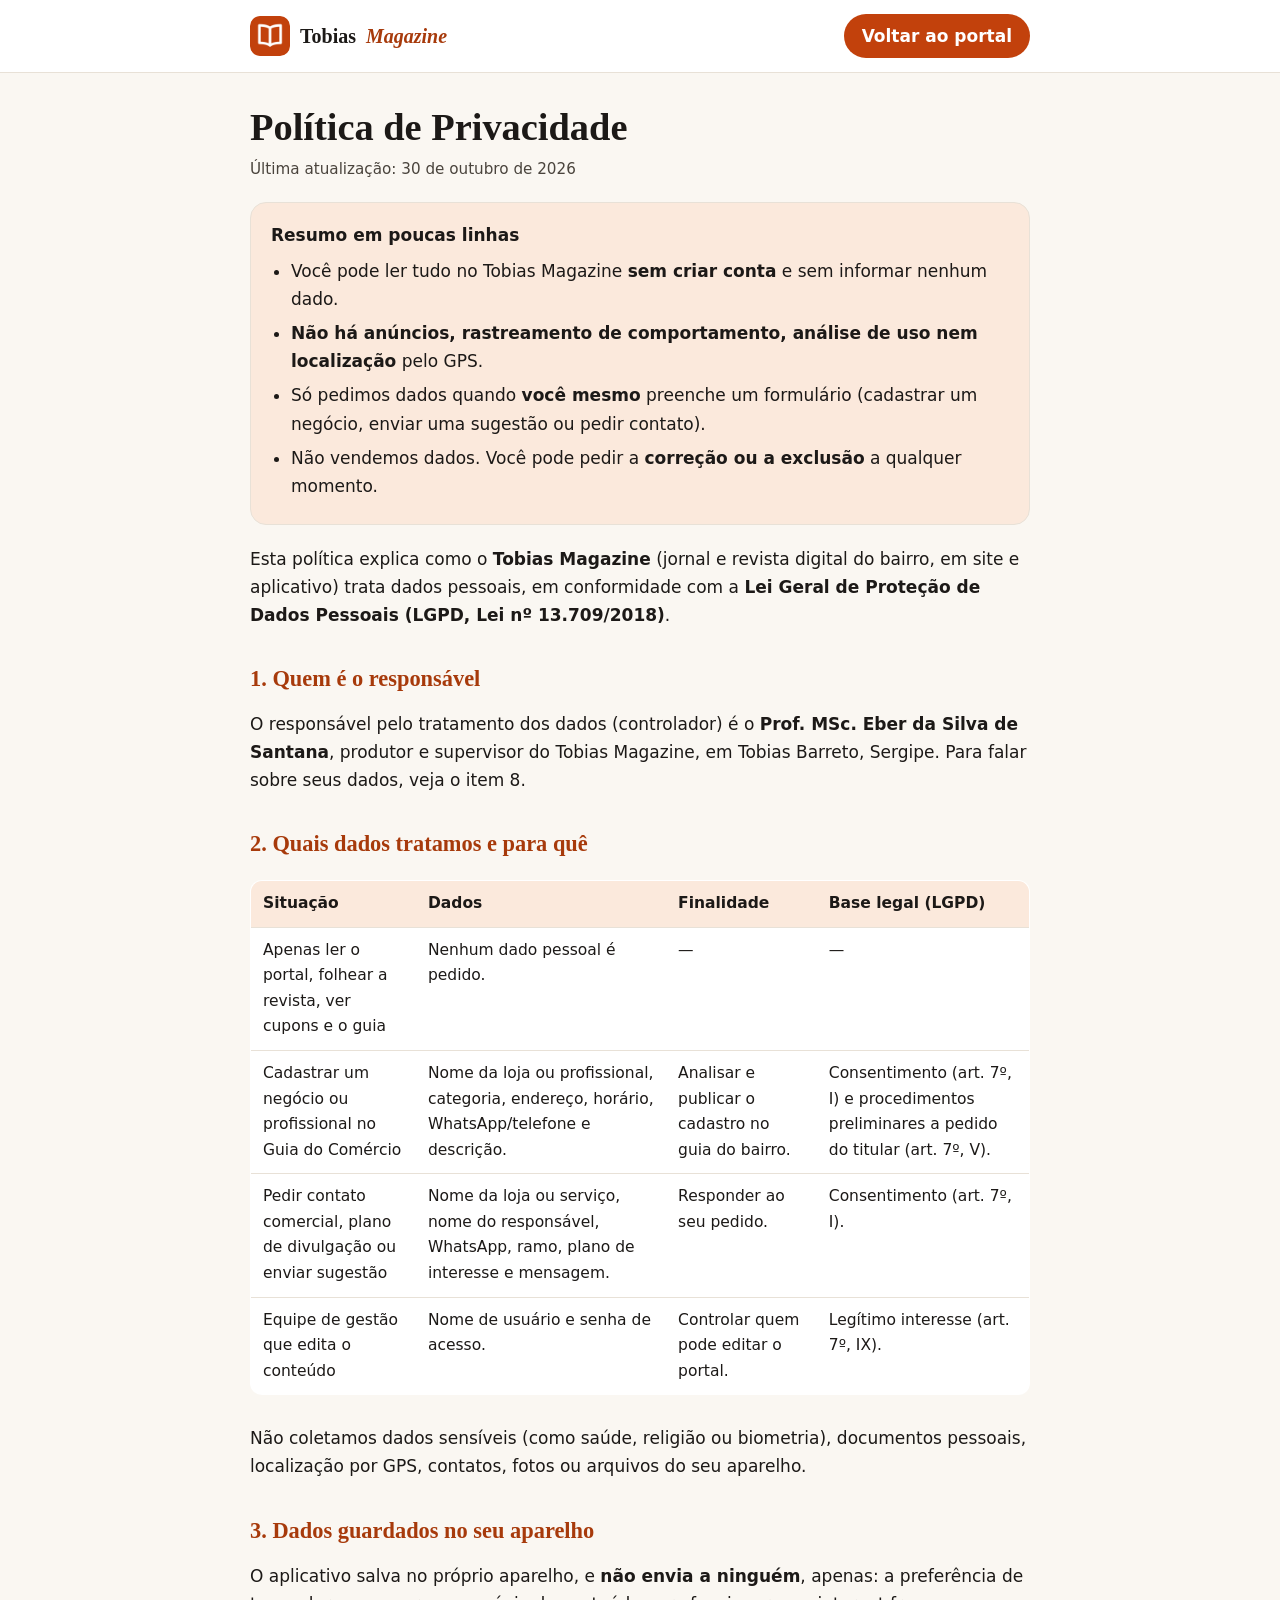
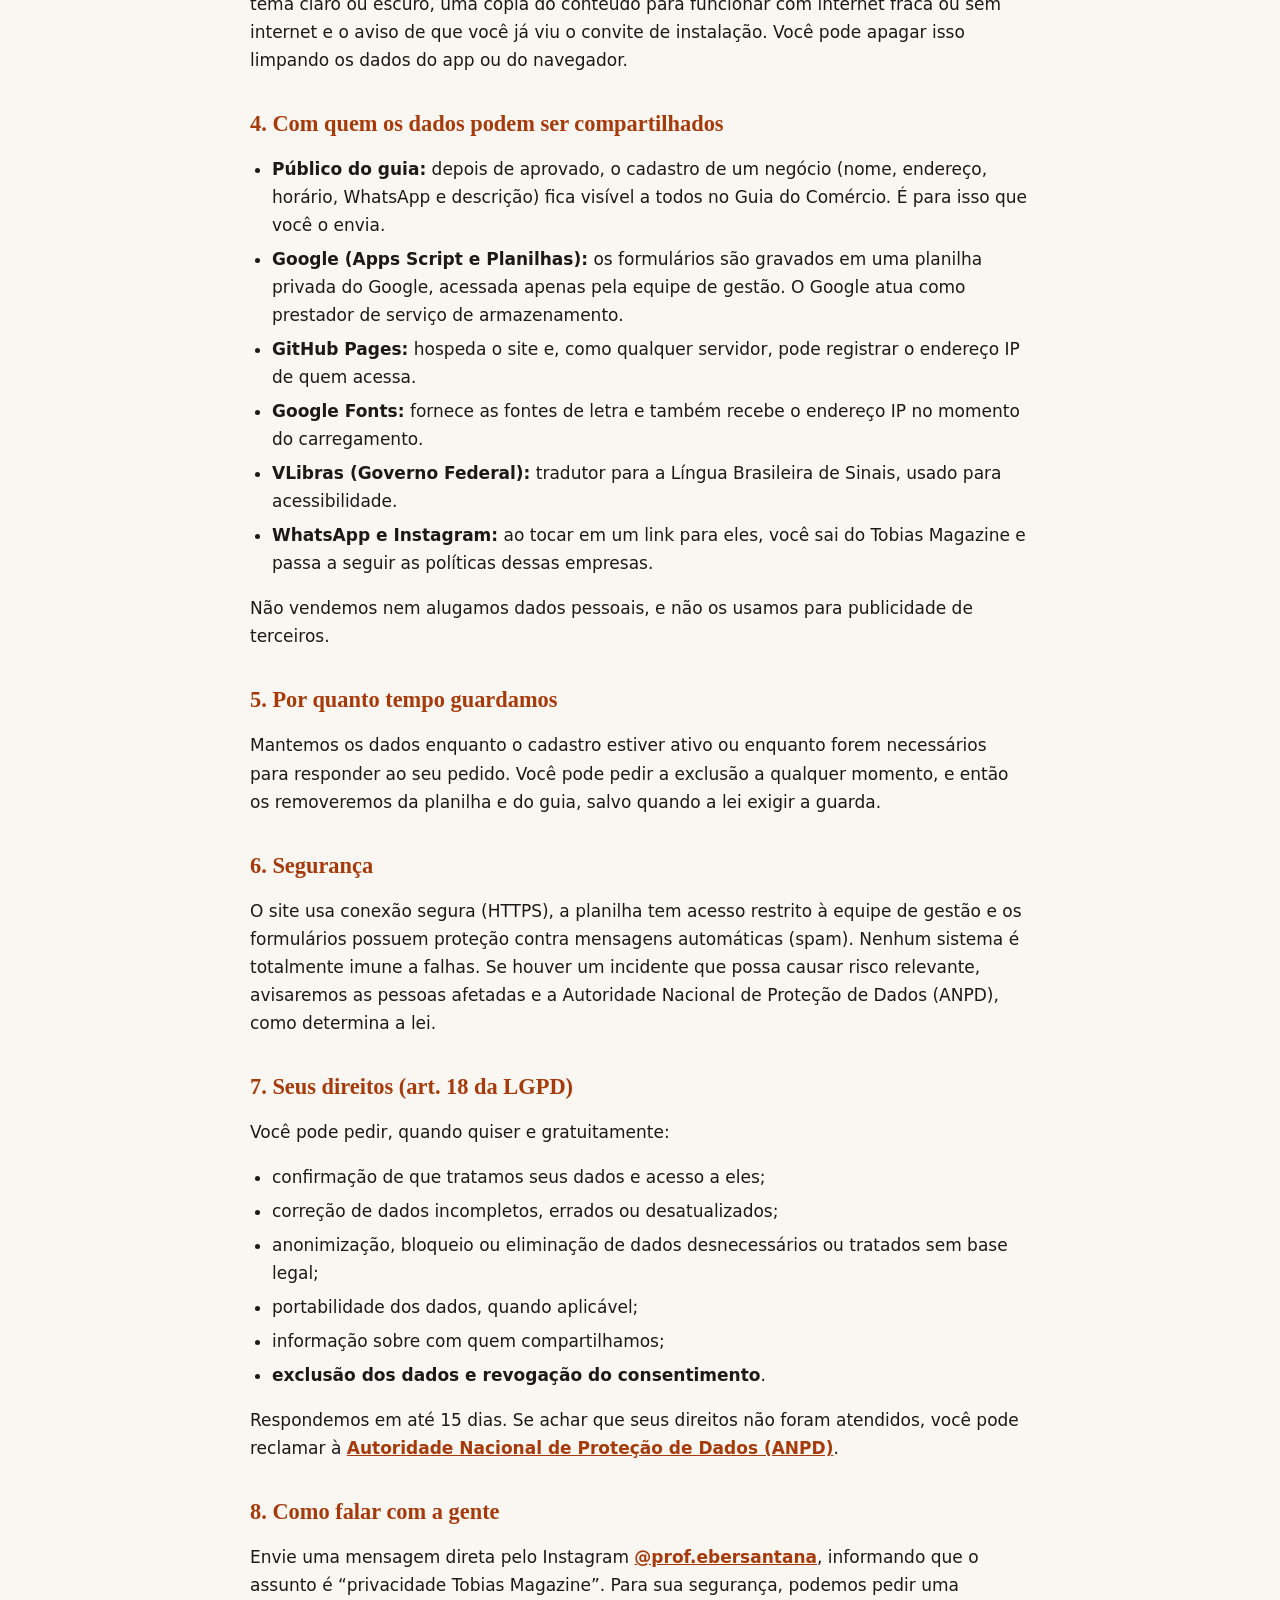
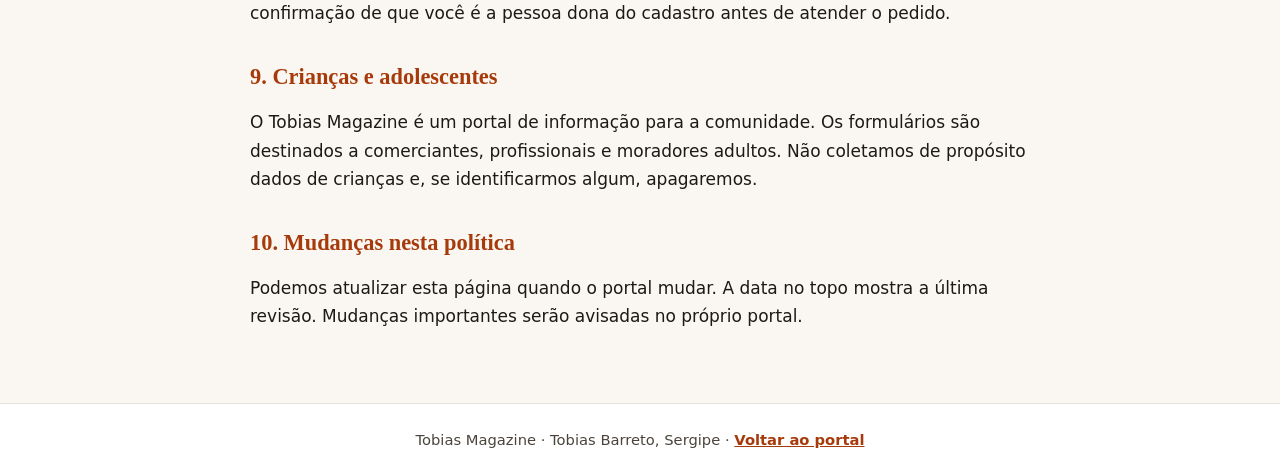
==== privacidade.html @ caa18f59 "Kit Google Play (ícone, destaque, capturas, textos) e página de Política de Privacidade (LGPD) Co-Au" ====
<!DOCTYPE html>
<html lang="pt-BR">
<head>
  <meta charset="UTF-8" />
  <meta name="viewport" content="width=device-width, initial-scale=1.0, viewport-fit=cover" />
  <title>Política de Privacidade — Tobias Magazine</title>
  <meta name="description" content="Como o Tobias Magazine trata os dados pessoais, em conformidade com a Lei Geral de Proteção de Dados (LGPD, Lei 13.709/2018)." />
  <meta name="theme-color" content="#c2410c" />
  <link rel="icon" type="image/svg+xml" href="favicon.svg" />
  <link rel="icon" type="image/png" sizes="32x32" href="favicon-32.png" />
  <link rel="apple-touch-icon" href="apple-touch-icon.png" />
  <link rel="manifest" href="manifest.webmanifest" />
  <script>try{var t=localStorage.getItem("tobias_theme");if(t==="dark"||t==="light")document.documentElement.setAttribute("data-theme",t)}catch(e){}</script>
  <style>
    :root{--bg:#faf7f2;--surface:#fff;--text:#1c1917;--muted:#4a443d;--border:#e8e1d7;--brand:#c2410c;--brand-text:#a73a0b;--soft:#fbe9dc}
    @media (prefers-color-scheme:dark){:root:not([data-theme="light"]){--bg:#14110f;--surface:#1e1a17;--text:#f3ede6;--muted:#cfc6bb;--border:#3a332d;--brand-text:#f58a52;--soft:#2a1d16}}
    :root[data-theme="dark"]{--bg:#14110f;--surface:#1e1a17;--text:#f3ede6;--muted:#cfc6bb;--border:#3a332d;--brand-text:#f58a52;--soft:#2a1d16}
    *{box-sizing:border-box}
    body{margin:0;background:var(--bg);color:var(--text);font:400 1.0625rem/1.65 "Plus Jakarta Sans",system-ui,-apple-system,"Segoe UI",Roboto,Arial,sans-serif;padding-bottom:env(safe-area-inset-bottom,0)}
    .skip{position:absolute;left:-999px;top:8px;background:var(--brand);color:#fff;padding:10px 16px;border-radius:8px;z-index:10}
    .skip:focus{left:8px}
    header{background:var(--surface);border-bottom:1px solid var(--border)}
    .wrap{max-width:820px;margin:0 auto;padding:0 20px}
    header .wrap{display:flex;align-items:center;justify-content:space-between;gap:12px;padding-top:14px;padding-bottom:14px;flex-wrap:wrap}
    .marca{display:flex;align-items:center;gap:10px;color:var(--text);text-decoration:none;font:800 1.25rem Fraunces,Georgia,serif}
    .marca img{width:40px;height:40px;border-radius:10px}
    .marca em{color:var(--brand-text);font-weight:700}
    .voltar{display:inline-flex;align-items:center;min-height:44px;padding:0 18px;border-radius:999px;background:var(--brand);color:#fff;font-weight:700;text-decoration:none}
    main{padding:32px 0 56px}
    h1{font:800 clamp(1.8rem,5vw,2.4rem)/1.15 Fraunces,Georgia,serif;margin:0 0 8px}
    h2{font:700 1.4rem/1.25 Fraunces,Georgia,serif;margin:36px 0 10px;color:var(--brand-text)}
    p,li{color:var(--text)}
    .data{color:var(--muted);font-size:.95rem;margin:0 0 20px}
    .resumo{background:var(--soft);border:1px solid var(--border);border-radius:16px;padding:18px 20px;margin:20px 0}
    .resumo ul{margin:8px 0 0;padding-left:20px}
    ul{padding-left:22px}li{margin:6px 0}
    table{width:100%;border-collapse:collapse;margin:12px 0;font-size:.97rem;background:var(--surface);border:1px solid var(--border);border-radius:12px;overflow:hidden}
    th,td{text-align:left;vertical-align:top;padding:10px 12px;border-bottom:1px solid var(--border)}
    th{background:var(--soft);font-weight:700}
    .tabela{overflow-x:auto}
    a{color:var(--brand-text);font-weight:600}
    a:focus-visible,.voltar:focus-visible{outline:3px solid #fb923c;outline-offset:3px}
    footer{border-top:1px solid var(--border);background:var(--surface);padding:24px 0;color:var(--muted);font-size:.92rem;text-align:center}
  </style>
</head>
<body>
  <a class="skip" href="#conteudo">Pular para o conteúdo</a>
  <header>
    <div class="wrap">
      <a class="marca" href="./" aria-label="Tobias Magazine, voltar ao portal"><img src="icon-192.png" alt="" width="40" height="40" />Tobias <em>Magazine</em></a>
      <a class="voltar" href="./">Voltar ao portal</a>
    </div>
  </header>

  <main id="conteudo" tabindex="-1">
    <div class="wrap">
      <h1>Política de Privacidade</h1>
      <p class="data">Última atualização: 30 de outubro de 2026</p>

      <div class="resumo" role="note" aria-label="Resumo">
        <strong>Resumo em poucas linhas</strong>
        <ul>
          <li>Você pode ler tudo no Tobias Magazine <strong>sem criar conta</strong> e sem informar nenhum dado.</li>
          <li><strong>Não há anúncios, rastreamento de comportamento, análise de uso nem localização</strong> pelo GPS.</li>
          <li>Só pedimos dados quando <strong>você mesmo</strong> preenche um formulário (cadastrar um negócio, enviar uma sugestão ou pedir contato).</li>
          <li>Não vendemos dados. Você pode pedir a <strong>correção ou a exclusão</strong> a qualquer momento.</li>
        </ul>
      </div>

      <p>Esta política explica como o <strong>Tobias Magazine</strong> (jornal e revista digital do bairro, em site e aplicativo) trata dados pessoais, em conformidade com a <strong>Lei Geral de Proteção de Dados Pessoais (LGPD, Lei nº 13.709/2018)</strong>.</p>

      <h2>1. Quem é o responsável</h2>
      <p>O responsável pelo tratamento dos dados (controlador) é o <strong>Prof. MSc. Eber da Silva de Santana</strong>, produtor e supervisor do Tobias Magazine, em Tobias Barreto, Sergipe. Para falar sobre seus dados, veja o item 8.</p>

      <h2>2. Quais dados tratamos e para quê</h2>
      <div class="tabela" tabindex="0" role="region" aria-label="Tabela de dados tratados">
        <table>
          <thead><tr><th scope="col">Situação</th><th scope="col">Dados</th><th scope="col">Finalidade</th><th scope="col">Base legal (LGPD)</th></tr></thead>
          <tbody>
            <tr><td>Apenas ler o portal, folhear a revista, ver cupons e o guia</td><td>Nenhum dado pessoal é pedido.</td><td>—</td><td>—</td></tr>
            <tr><td>Cadastrar um negócio ou profissional no Guia do Comércio</td><td>Nome da loja ou profissional, categoria, endereço, horário, WhatsApp/telefone e descrição.</td><td>Analisar e publicar o cadastro no guia do bairro.</td><td>Consentimento (art. 7º, I) e procedimentos preliminares a pedido do titular (art. 7º, V).</td></tr>
            <tr><td>Pedir contato comercial, plano de divulgação ou enviar sugestão</td><td>Nome da loja ou serviço, nome do responsável, WhatsApp, ramo, plano de interesse e mensagem.</td><td>Responder ao seu pedido.</td><td>Consentimento (art. 7º, I).</td></tr>
            <tr><td>Equipe de gestão que edita o conteúdo</td><td>Nome de usuário e senha de acesso.</td><td>Controlar quem pode editar o portal.</td><td>Legítimo interesse (art. 7º, IX).</td></tr>
          </tbody>
        </table>
      </div>
      <p>Não coletamos dados sensíveis (como saúde, religião ou biometria), documentos pessoais, localização por GPS, contatos, fotos ou arquivos do seu aparelho.</p>

      <h2>3. Dados guardados no seu aparelho</h2>
      <p>O aplicativo salva no próprio aparelho, e <strong>não envia a ninguém</strong>, apenas: a preferência de tema claro ou escuro, uma cópia do conteúdo para funcionar com internet fraca ou sem internet e o aviso de que você já viu o convite de instalação. Você pode apagar isso limpando os dados do app ou do navegador.</p>

      <h2>4. Com quem os dados podem ser compartilhados</h2>
      <ul>
        <li><strong>Público do guia:</strong> depois de aprovado, o cadastro de um negócio (nome, endereço, horário, WhatsApp e descrição) fica visível a todos no Guia do Comércio. É para isso que você o envia.</li>
        <li><strong>Google (Apps Script e Planilhas):</strong> os formulários são gravados em uma planilha privada do Google, acessada apenas pela equipe de gestão. O Google atua como prestador de serviço de armazenamento.</li>
        <li><strong>GitHub Pages:</strong> hospeda o site e, como qualquer servidor, pode registrar o endereço IP de quem acessa.</li>
        <li><strong>Google Fonts:</strong> fornece as fontes de letra e também recebe o endereço IP no momento do carregamento.</li>
        <li><strong>VLibras (Governo Federal):</strong> tradutor para a Língua Brasileira de Sinais, usado para acessibilidade.</li>
        <li><strong>WhatsApp e Instagram:</strong> ao tocar em um link para eles, você sai do Tobias Magazine e passa a seguir as políticas dessas empresas.</li>
      </ul>
      <p>Não vendemos nem alugamos dados pessoais, e não os usamos para publicidade de terceiros.</p>

      <h2>5. Por quanto tempo guardamos</h2>
      <p>Mantemos os dados enquanto o cadastro estiver ativo ou enquanto forem necessários para responder ao seu pedido. Você pode pedir a exclusão a qualquer momento, e então os removeremos da planilha e do guia, salvo quando a lei exigir a guarda.</p>

      <h2>6. Segurança</h2>
      <p>O site usa conexão segura (HTTPS), a planilha tem acesso restrito à equipe de gestão e os formulários possuem proteção contra mensagens automáticas (spam). Nenhum sistema é totalmente imune a falhas. Se houver um incidente que possa causar risco relevante, avisaremos as pessoas afetadas e a Autoridade Nacional de Proteção de Dados (ANPD), como determina a lei.</p>

      <h2>7. Seus direitos (art. 18 da LGPD)</h2>
      <p>Você pode pedir, quando quiser e gratuitamente:</p>
      <ul>
        <li>confirmação de que tratamos seus dados e acesso a eles;</li>
        <li>correção de dados incompletos, errados ou desatualizados;</li>
        <li>anonimização, bloqueio ou eliminação de dados desnecessários ou tratados sem base legal;</li>
        <li>portabilidade dos dados, quando aplicável;</li>
        <li>informação sobre com quem compartilhamos;</li>
        <li><strong>exclusão dos dados e revogação do consentimento</strong>.</li>
      </ul>
      <p>Respondemos em até 15 dias. Se achar que seus direitos não foram atendidos, você pode reclamar à <a href="https://www.gov.br/anpd/pt-br" target="_blank" rel="noopener">Autoridade Nacional de Proteção de Dados (ANPD)</a>.</p>

      <h2>8. Como falar com a gente</h2>
      <p>Envie uma mensagem direta pelo Instagram <a href="https://www.instagram.com/prof.ebersantana/" target="_blank" rel="noopener">@prof.ebersantana</a>, informando que o assunto é “privacidade Tobias Magazine”. Para sua segurança, podemos pedir uma confirmação de que você é a pessoa dona do cadastro antes de atender o pedido.</p>

      <h2>9. Crianças e adolescentes</h2>
      <p>O Tobias Magazine é um portal de informação para a comunidade. Os formulários são destinados a comerciantes, profissionais e moradores adultos. Não coletamos de propósito dados de crianças e, se identificarmos algum, apagaremos.</p>

      <h2>10. Mudanças nesta política</h2>
      <p>Podemos atualizar esta página quando o portal mudar. A data no topo mostra a última revisão. Mudanças importantes serão avisadas no próprio portal.</p>
    </div>
  </main>

  <footer>
    <div class="wrap">Tobias Magazine · Tobias Barreto, Sergipe · <a href="./">Voltar ao portal</a></div>
  </footer>
</body>
</html>
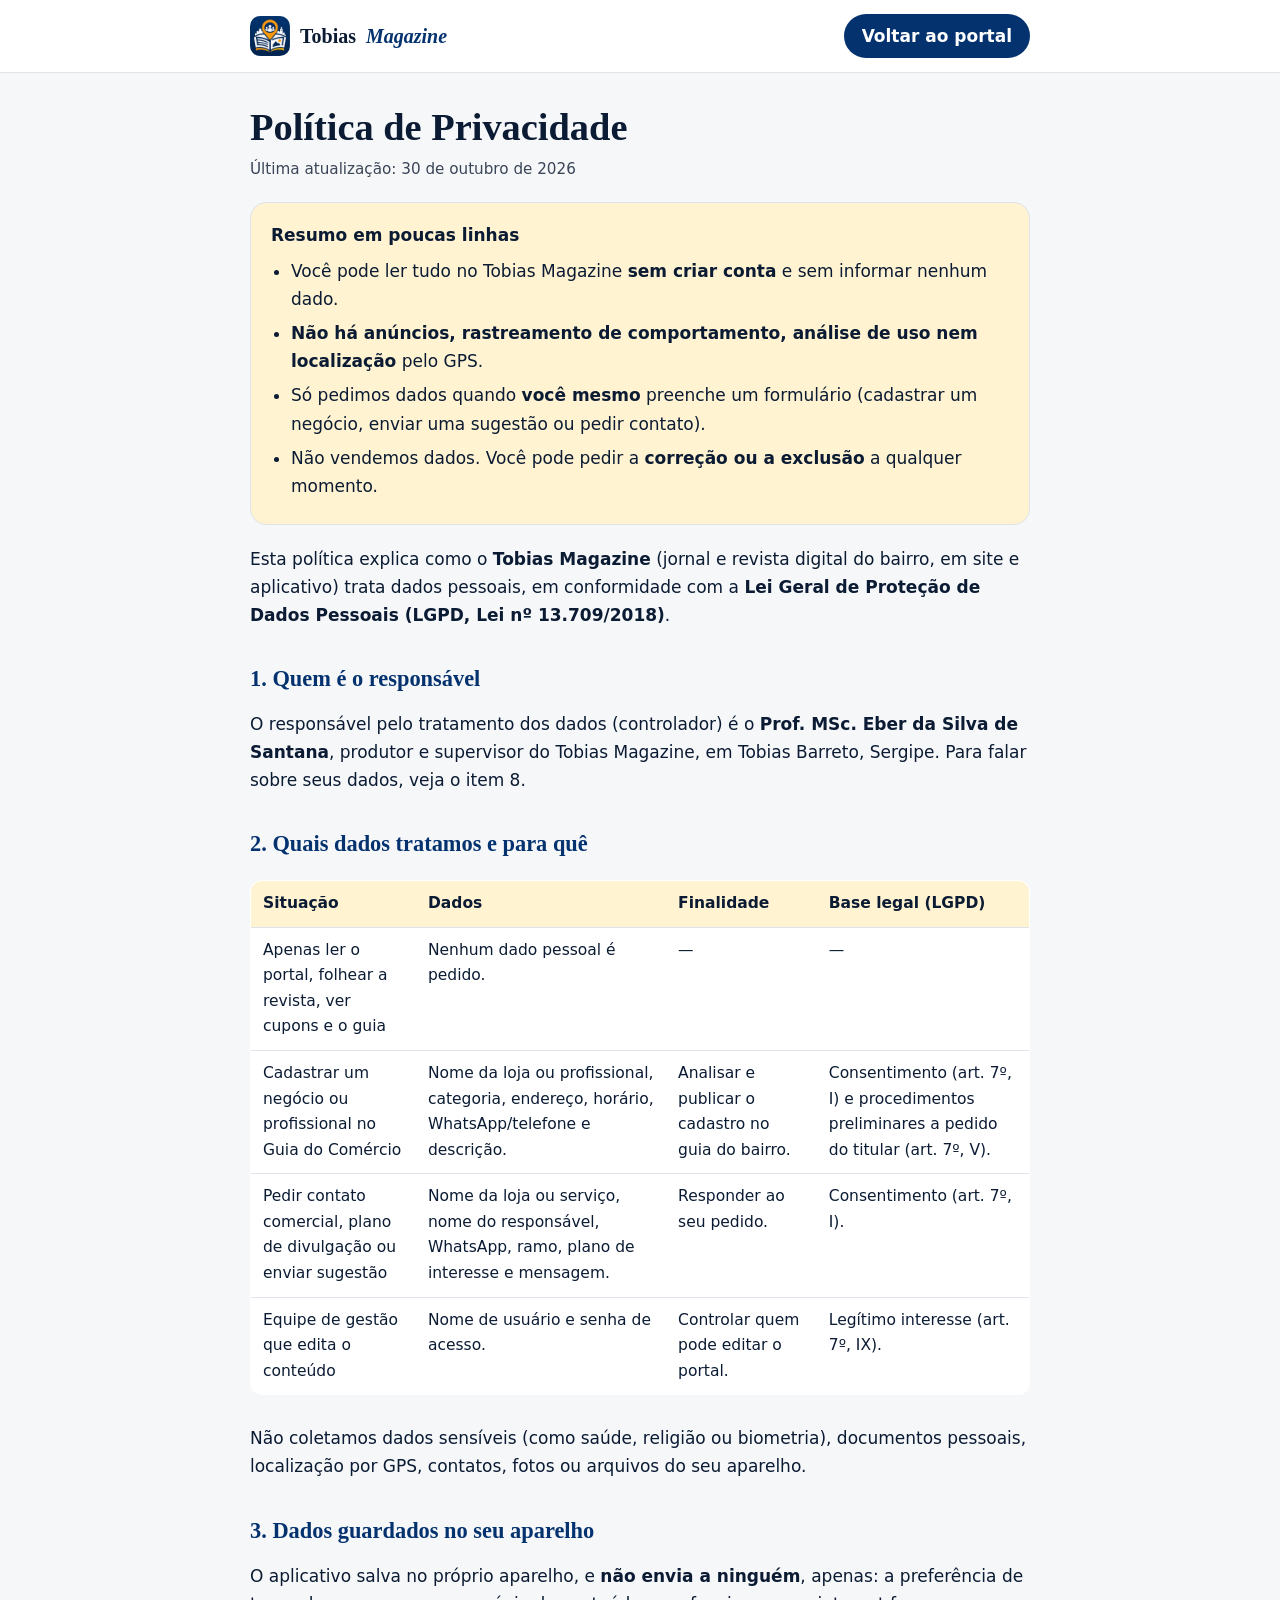
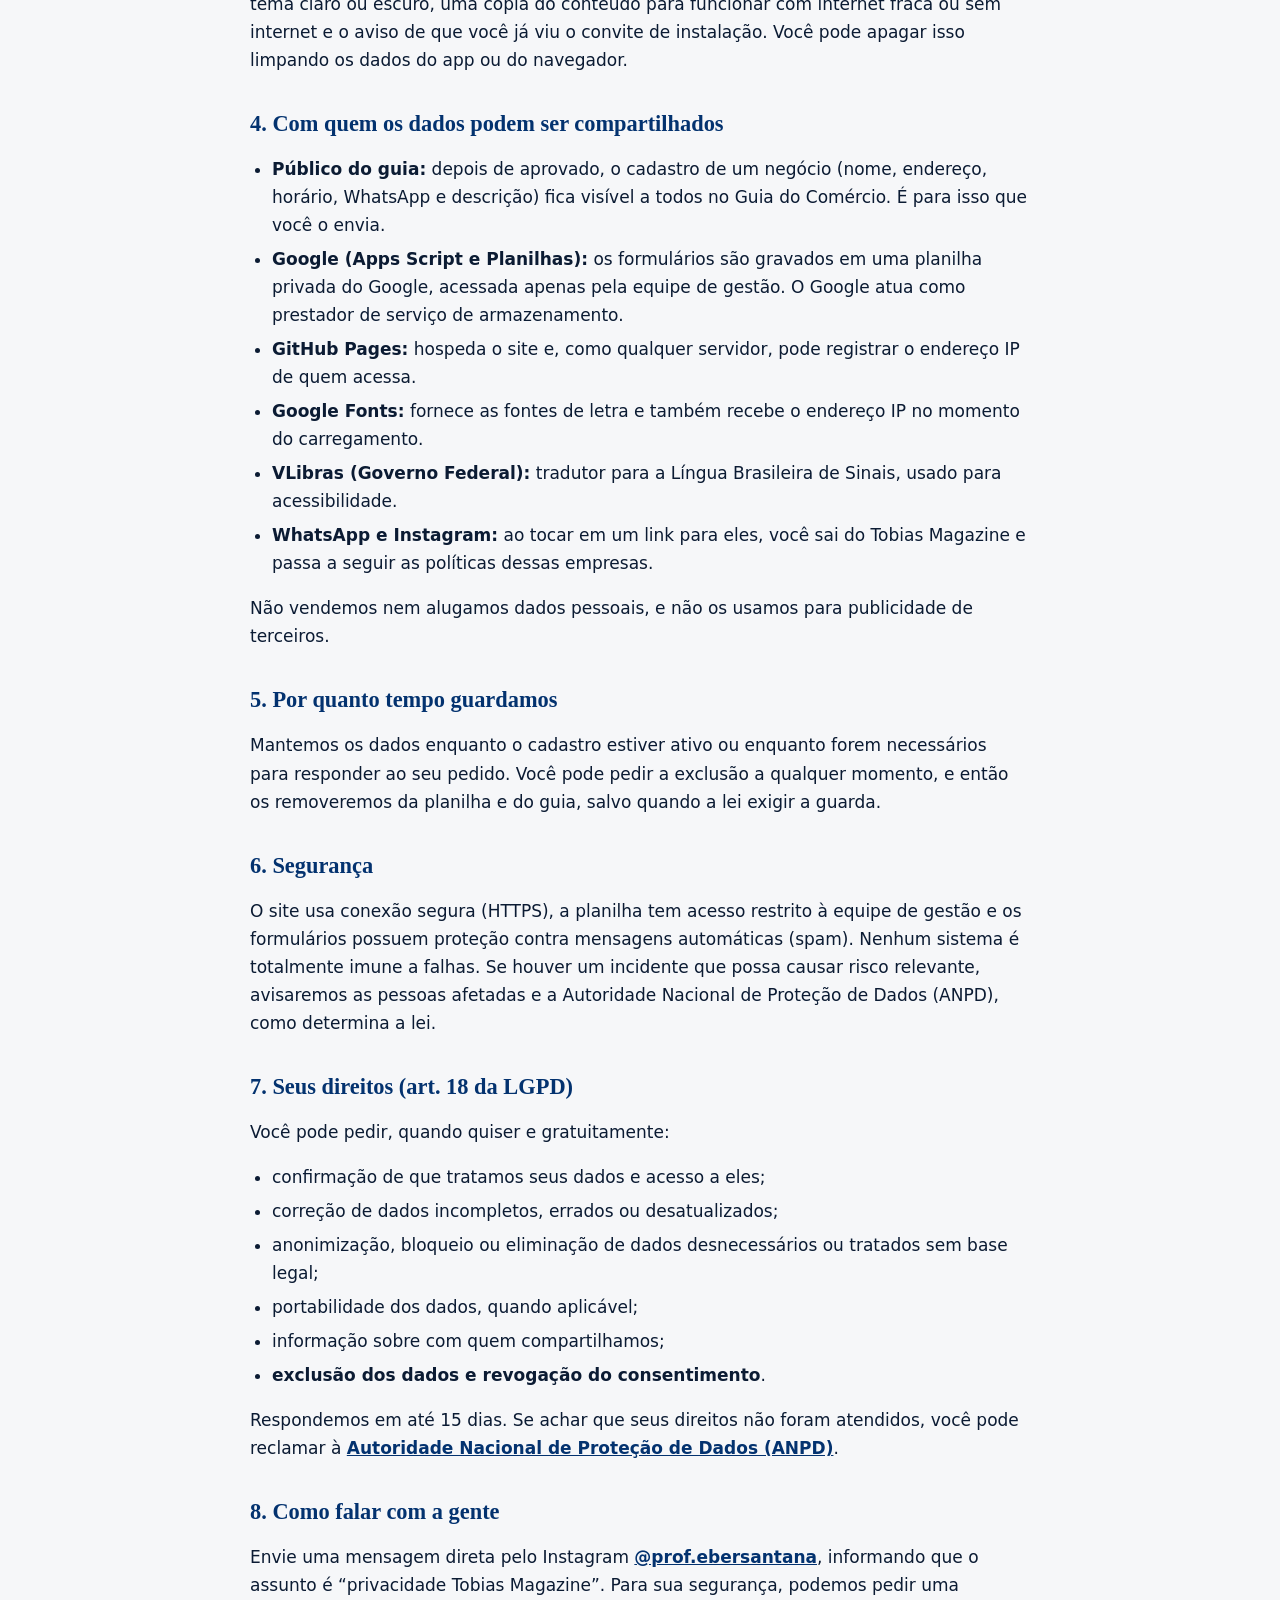
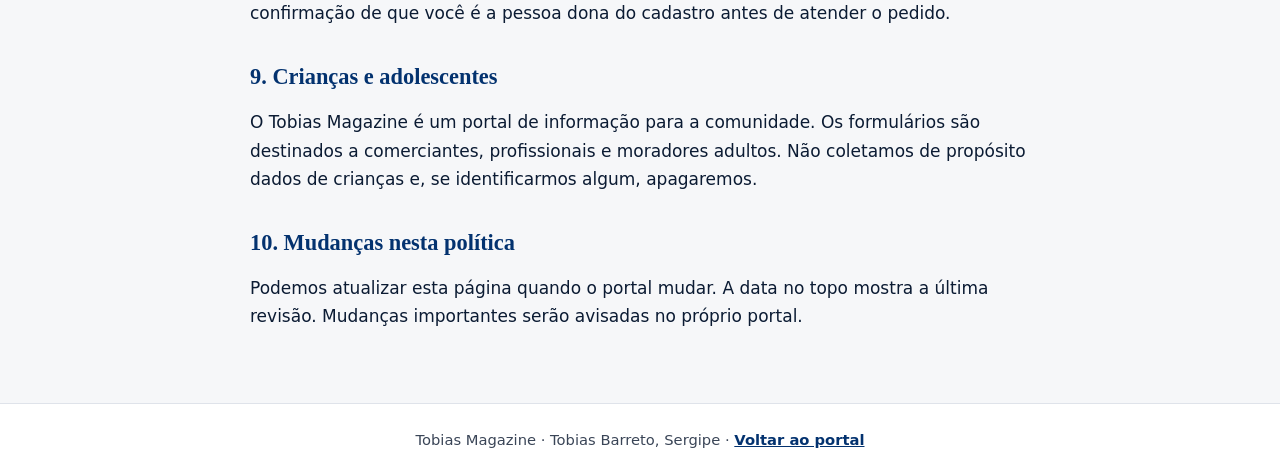
==== commit 81f989ef: "Tema da logo: paleta azul-marinho/amarelo (claro e escuro), logo no cabeçalho, novos ícones do app e" ====
--- a/privacidade.html
+++ b/privacidade.html
@@ -5,16 +5,15 @@
   <meta name="viewport" content="width=device-width, initial-scale=1.0, viewport-fit=cover" />
   <title>Política de Privacidade — Tobias Magazine</title>
   <meta name="description" content="Como o Tobias Magazine trata os dados pessoais, em conformidade com a Lei Geral de Proteção de Dados (LGPD, Lei 13.709/2018)." />
-  <meta name="theme-color" content="#c2410c" />
-  <link rel="icon" type="image/svg+xml" href="favicon.svg" />
+  <meta name="theme-color" content="#03326f" />
   <link rel="icon" type="image/png" sizes="32x32" href="favicon-32.png" />
   <link rel="apple-touch-icon" href="apple-touch-icon.png" />
   <link rel="manifest" href="manifest.webmanifest" />
   <script>try{var t=localStorage.getItem("tobias_theme");if(t==="dark"||t==="light")document.documentElement.setAttribute("data-theme",t)}catch(e){}</script>
   <style>
-    :root{--bg:#faf7f2;--surface:#fff;--text:#1c1917;--muted:#4a443d;--border:#e8e1d7;--brand:#c2410c;--brand-text:#a73a0b;--soft:#fbe9dc}
-    @media (prefers-color-scheme:dark){:root:not([data-theme="light"]){--bg:#14110f;--surface:#1e1a17;--text:#f3ede6;--muted:#cfc6bb;--border:#3a332d;--brand-text:#f58a52;--soft:#2a1d16}}
-    :root[data-theme="dark"]{--bg:#14110f;--surface:#1e1a17;--text:#f3ede6;--muted:#cfc6bb;--border:#3a332d;--brand-text:#f58a52;--soft:#2a1d16}
+    :root{--bg:#f6f7f9;--surface:#fff;--text:#0b1b33;--muted:#3a4557;--border:#dfe3ea;--brand:#03326f;--brand-text:#03326f;--soft:#fff3d1}
+    @media (prefers-color-scheme:dark){:root:not([data-theme="light"]){--bg:#09111f;--surface:#101b2e;--text:#eef2f8;--muted:#c7d0de;--border:#24344f;--brand:#1f63c9;--brand-text:#ffc933;--soft:#2b2410}}
+    :root[data-theme="dark"]{--bg:#09111f;--surface:#101b2e;--text:#eef2f8;--muted:#c7d0de;--border:#24344f;--brand:#1f63c9;--brand-text:#ffc933;--soft:#2b2410}
     *{box-sizing:border-box}
     body{margin:0;background:var(--bg);color:var(--text);font:400 1.0625rem/1.65 "Plus Jakarta Sans",system-ui,-apple-system,"Segoe UI",Roboto,Arial,sans-serif;padding-bottom:env(safe-area-inset-bottom,0)}
     .skip{position:absolute;left:-999px;top:8px;background:var(--brand);color:#fff;padding:10px 16px;border-radius:8px;z-index:10}
@@ -39,7 +38,7 @@
     th{background:var(--soft);font-weight:700}
     .tabela{overflow-x:auto}
     a{color:var(--brand-text);font-weight:600}
-    a:focus-visible,.voltar:focus-visible{outline:3px solid #fb923c;outline-offset:3px}
+    a:focus-visible,.voltar:focus-visible{outline:3px solid var(--brand-text);outline-offset:3px}
     footer{border-top:1px solid var(--border);background:var(--surface);padding:24px 0;color:var(--muted);font-size:.92rem;text-align:center}
   </style>
 </head>
